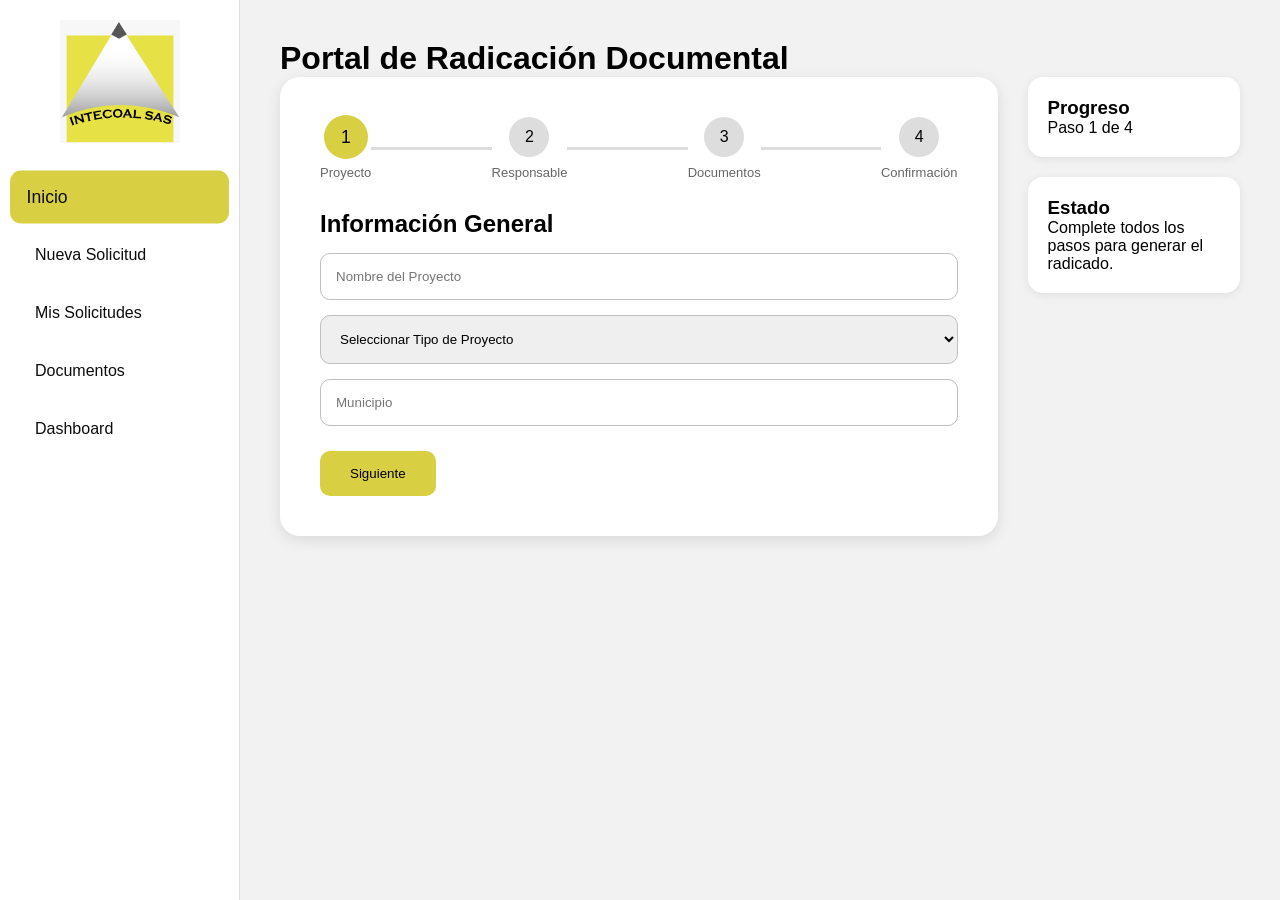
==== frontend/index.html @ 1bf866b3 "agregar formulario multipaso, dashboard visual y generación de radicados" ====
<!DOCTYPE html>
<html lang="es">

<head>

    <meta charset="UTF-8">

    <meta name="viewport"
          content="width=device-width, initial-scale=1.0">

    <title>Portal INTECOAL</title>

    <link rel="stylesheet"
          href="css/styles.css">

</head>

<body>

    <div class="container">

        <aside class="sidebar">

            <div class="logo">

                <img src="assets/logo.png"
                     alt="INTECOAL">

            </div>

            <nav>

                <a href="#" class="active">
                    Inicio
                </a>

                <a href="#">
                    Nueva Solicitud
                </a>

                <a href="#">
                    Mis Solicitudes
                </a>

                <a href="#">
                    Documentos
                </a>

                <a href="#">
                    Dashboard
                </a>

            </nav>

        </aside>

        <main class="content">

            <header>

                

                <h1>
                    Portal de Radicación Documental
                </h1>

            </header>

            <div class="layout">

            <section class="card">

                <div class="steps">

                    <div class="step-container">

                        <div class="step active" id="circle1">1</div>
                        <span>Proyecto</span>

                    </div>

                    <div class="line"></div>

                    <div class="step-container">

                        <div class="step" id="circle2">2</div>
                        <span>Responsable</span>

                    </div>

                    <div class="line"></div>

                    <div class="step-container">

                        <div class="step" id="circle3">3</div>
                        <span>Documentos</span>

                    </div>

                    <div class="line"></div>

                    <div class="step-container">

                        <div class="step" id="circle4">4</div>
                        <span>Confirmación</span>

                    </div>

                </div>

                <!-- PASO 1 -->
                <div class="form-step active-step" id="step1">

                    <h2>Información General</h2>

                    <input type="text"
                        id="nombreProyecto"
                        placeholder="Nombre del Proyecto">

                    <select id="tipoProyecto">

                        <option>Seleccionar Tipo de Proyecto</option>

                        <option>Redes MT</option>
                        <option>Redes BT</option>
                        <option>Alumbrado Público</option>
                        <option>Subestación</option>

                    </select>

                    <input type="text"
                        id="municipio"
                        placeholder="Municipio">

                    <button onclick="nextStep(1)">
                        Siguiente
                    </button>

                </div>

                <!-- PASO 2 -->
                <div class="form-step" id="step2">

                    <h2>Responsable</h2>

                    <input type="text"
                        id="responsable"
                        placeholder="Nombre Responsable">

                    <input type="email"
                        id="correo"
                        placeholder="Correo">

                    <input type="text"
                        id="telefono"
                        placeholder="Teléfono">

                    <div class="buttons">

                        <button onclick="prevStep(2)">
                            Atrás
                        </button>

                        <button onclick="nextStep(2)">
                            Siguiente
                        </button>

                    </div>

                </div>

                <!-- PASO 3 -->
                <div class="form-step" id="step3">

                    <h2>Documentación del Proyecto</h2>

                    <p class="subtitle">
                        Adjunte los certificados y documentos requeridos.
                    </p>

                    <div class="documents-grid">

                        <div class="document-card">

                            <h4>Transformadores ABB</h4>

                            <p>
                                Certificado técnico del equipo.
                            </p>

                            <input type="file">

                        </div>

                        <div class="document-card">

                            <h4>Pararrayos xxx</h4>

                            <p>
                                Certificado de conformidad.
                            </p>

                            <input type="file">

                        </div>

                        <div class="document-card">

                            <h4>Conductores xxxx</h4>

                            <p>
                                Certificado del fabricante.
                            </p>

                            <input type="file">

                        </div>

                        <div class="document-card add-document">

                            <h4>+ Agregar Documento</h4>

                            <p>
                                Documento adicional del proyecto.
                            </p>

                        </div>

                    </div>

                    <div class="buttons">

                        <button onclick="prevStep(3)">
                            Atrás
                        </button>

                        <button onclick="nextStep(3)">
                            Siguiente
                        </button>

                    </div>

                </div>

                <!-- PASO 4 -->
                <div class="form-step" id="step4">

                    <h2>Confirmación</h2>

                    <div id="resumenSolicitud"
                        class="summary-card">

                    </div>

                    <p> 
                        <br>
                        Revise la información antes de generar el radicado.
                    </p>

                    <div id="resultadoRadicado">

                    </div>

                    <div class="buttons">

                        <button onclick="prevStep(4)">
                            Atrás
                        </button>

                        <button onclick="generarRadicado()">
                            Generar Radicado
                        </button>

                    </div>

                </div>

            </section>

            <aside class="info-panel">

                <div class="info-card">

                    <h3>
                        Progreso
                    </h3>

                    <div id="progressText">
                        Paso 1 de 4
                    </div>

                </div>

                <div class="info-card">

                    <h3>
                        Estado
                    </h3>

                    <p>
                        Complete todos los pasos para generar el radicado.
                    </p>

                </div>

            </aside>

            </div>

        </main>

    </div>

    <script src="js/app.js"></script>

</body>

</html>
---- frontend/css/styles.css ----
:root {

    --primary: #D9CF43;
    --secondary: #BFBA6B;
    --background: #F2F2F2;
    --border: #BFBFBF;
    --text: #0D0D0D;

}

* {

    margin: 0;
    padding: 0;
    box-sizing: border-box;

}

body {

    font-family: Arial, sans-serif;
    background: var(--background);

}

.container {

    display: flex;
    min-height: 100vh;

}

.sidebar {

    width: 240px;
    background: white;
    border-right: 1px solid #ddd;
    padding: 20px;

}

.logo img {

    width: 120px;
    display: block;
    margin: auto;

}

nav {

    margin-top: 30px;

}

nav a {

    display: block;
    padding: 15px;
    text-decoration: none;
    color: var(--text);
    border-radius: 10px;
    margin-bottom: 10px;

}

nav a.active {

    background: var(--primary);

}

.content {

    flex: 1;
    padding: 40px;

}

.card {

    background: white;
    padding: 40px;
    border-radius: 20px;
    box-shadow: 0 4px 15px rgba(0,0,0,.1);

}

.steps {

    display: flex;
    align-items: center;
    margin-bottom: 30px;

}

.step {

    width: 40px;
    height: 40px;
    border-radius: 50%;
    background: #ddd;

    display: flex;
    align-items: center;
    justify-content: center;

}

.step.active {

    background: var(--primary);

}

.line {

    flex: 1;
    height: 3px;
    background: #ddd;

}

input,
select {

    width: 100%;
    padding: 15px;
    margin-top: 15px;
    border-radius: 10px;
    border: 1px solid var(--border);

}

button {

    margin-top: 25px;

    background: var(--primary);

    border: none;

    padding: 15px 30px;

    border-radius: 10px;

    cursor: pointer;

}

.form-step {

    display: none;

}

.active-step {

    display: block;

}

.buttons {

    display: flex;
    justify-content: space-between;
    margin-top: 20px;

}

.step-container {

    display: flex;
    flex-direction: column;
    align-items: center;
    gap: 8px;

}

.step-container span {

    font-size: 13px;
    color: #666;

}

.step {

    transition: .3s;

}

.active {

    background: var(--primary);
    transform: scale(1.1);

}

.form-step {

    display: none;
    animation: fade .4s ease;

}

.active-step {

    display: block;

}

@keyframes fade {

    from {

        opacity: 0;
        transform: translateY(20px);

    }

    to {

        opacity: 1;
        transform: translateY(0);

    }

}

.layout {

    display: flex;
    gap: 30px;

}

.card {

    flex: 3;

}

.info-panel {

    flex: 1;

}

.info-card {

    background: white;
    padding: 20px;
    border-radius: 15px;
    margin-bottom: 20px;
    box-shadow: 0 2px 10px rgba(0,0,0,.08);

}

.subtitle {

    color: #666;
    margin-bottom: 20px;

}

.documents-grid {

    display: grid;

    grid-template-columns:
        repeat(auto-fit, minmax(250px,1fr));

    gap: 20px;

}

.document-card {

    background: #fff;

    border: 1px solid #e0e0e0;

    border-radius: 15px;

    padding: 20px;

    transition: .3s;

}

.document-card:hover {

    transform: translateY(-5px);

    box-shadow: 0 8px 20px rgba(0,0,0,.1);

}

.document-card h4 {

    margin-bottom: 10px;

}

.document-card p {

    color: #666;

    margin-bottom: 15px;

}

.document-card input {

    margin-top: 10px;

}

.add-document {

    cursor: pointer;

    border: 2px dashed var(--primary);

    text-align: center;

}

#resultadoRadicado {

    margin-top: 20px;

    padding: 20px;

    border-radius: 15px;

    background: #f5f5f5;

}

.success {

    background: #eaf8e8;

    border-left: 5px solid green;

}

.summary-card {

    background: white;

    border: 1px solid #e0e0e0;

    border-radius: 15px;

    padding: 20px;

    margin-top: 20px;

}

.summary-item {

    margin-bottom: 15px;

}

.summary-item strong {

    color: var(--text);

}
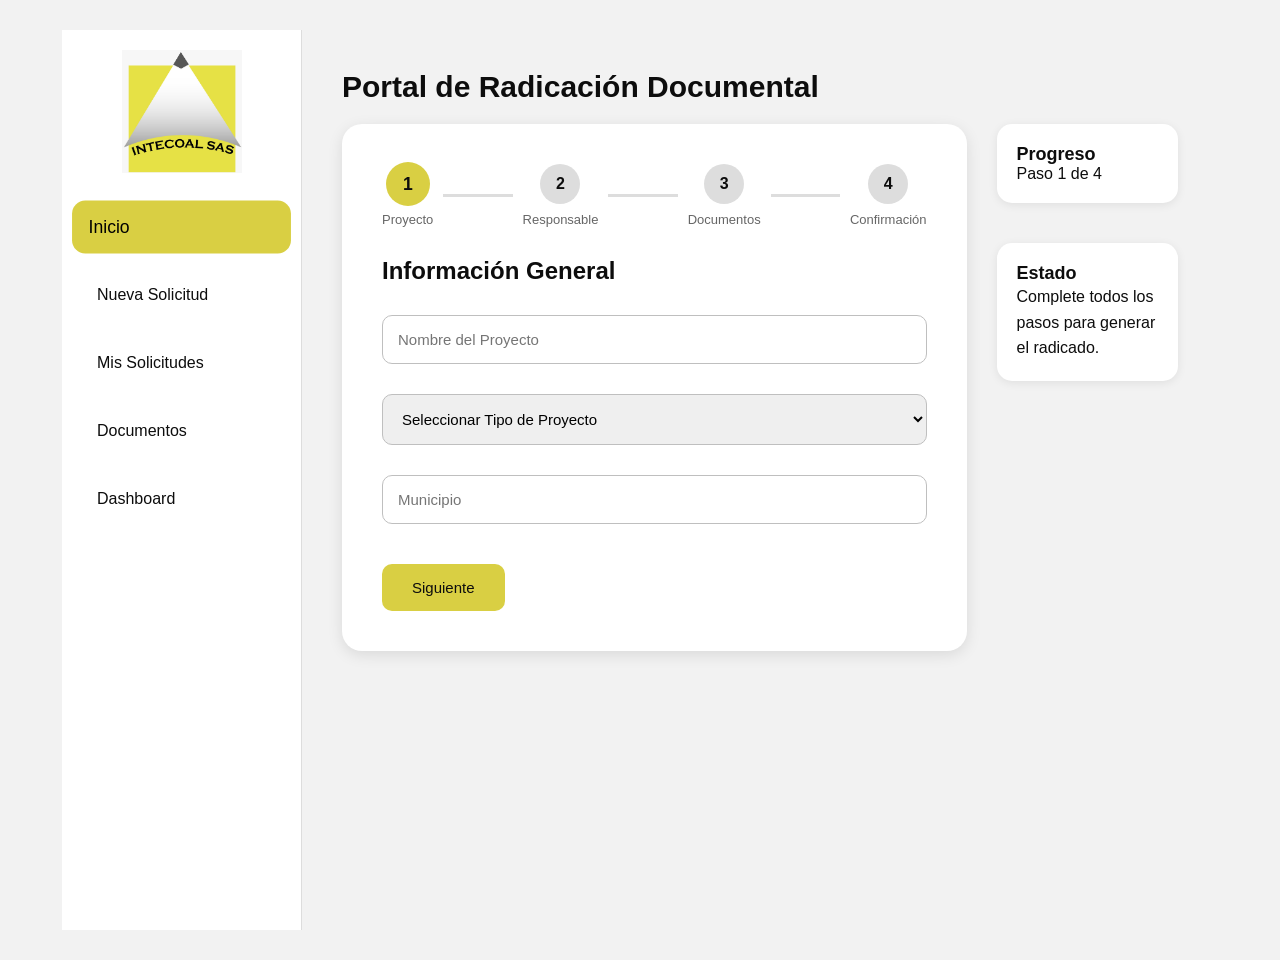
==== commit 5c6ea378: "reorganizaciona" ====
--- a/frontend/index.html
+++ b/frontend/index.html
@@ -9,9 +9,12 @@
           content="width=device-width, initial-scale=1.0">
 
     <title>Portal INTECOAL</title>
-
-    <link rel="stylesheet"
-          href="css/styles.css">
+    <link rel="icon" href="data:,">
+
+    <link rel="stylesheet" href="css/variables.css">
+    <link rel="stylesheet" href="css/global.css">
+    <link rel="stylesheet" href="css/components.css">
+    <link rel="stylesheet" href="css/styles.css">
 
 </head>
 
@@ -121,11 +124,6 @@
 
                         <option>Seleccionar Tipo de Proyecto</option>
 
-                        <option>Redes MT</option>
-                        <option>Redes BT</option>
-                        <option>Alumbrado Público</option>
-                        <option>Subestación</option>
-
                     </select>
 
                     <input type="text"
@@ -180,49 +178,9 @@
 
                     <div class="documents-grid">
 
-                        <div class="document-card">
-
-                            <h4>Transformadores ABB</h4>
-
-                            <p>
-                                Certificado técnico del equipo.
-                            </p>
-
-                            <input type="file">
-
-                        </div>
-
-                        <div class="document-card">
-
-                            <h4>Pararrayos xxx</h4>
-
-                            <p>
-                                Certificado de conformidad.
-                            </p>
-
-                            <input type="file">
-
-                        </div>
-
-                        <div class="document-card">
-
-                            <h4>Conductores xxxx</h4>
-
-                            <p>
-                                Certificado del fabricante.
-                            </p>
-
-                            <input type="file">
-
-                        </div>
-
-                        <div class="document-card add-document">
-
-                            <h4>+ Agregar Documento</h4>
-
-                            <p>
-                                Documento adicional del proyecto.
-                            </p>
+                        <div
+                            id="contenedorDocumentos"
+                            class="documents-grid">
 
                         </div>
 
--- a/frontend/css/variables.css
+++ b/frontend/css/variables.css
@@ -0,0 +1,59 @@
+/* =====================================================
+   VARIABLES GLOBALES - PORTAL DE RADICACIÓN INTECOAL
+===================================================== */
+
+:root{
+
+    /* ==========================
+       COLORES CORPORATIVOS
+    ========================== */
+
+    --color-primary: #D9CF43;
+    --color-primary-dark: #BFBA6B;
+
+    --color-background: #F2F2F2;
+    --color-border: #BFBFBF;
+
+    --color-text: #0D0D0D;
+
+    --color-white: #FFFFFF;
+
+    /* ==========================
+       ESTADOS
+    ========================== */
+
+    --color-success: #BFBA6B;
+
+    --color-warning: #D9CF43;
+
+    --color-pending: #BFBFBF;
+
+    --color-danger: #0D0D0D;
+
+    /* ==========================
+       SOMBRAS
+    ========================== */
+
+    --shadow-sm: 0 2px 6px rgba(0,0,0,.08);
+
+    --shadow-md: 0 6px 18px rgba(0,0,0,.10);
+
+    --shadow-lg: 0 10px 25px rgba(0,0,0,.15);
+
+    /* ==========================
+       BORDES
+    ========================== */
+
+    --radius-sm:8px;
+
+    --radius-md:12px;
+
+    --radius-lg:18px;
+
+    /* ==========================
+       TRANSICIONES
+    ========================== */
+
+    --transition:.25s ease;
+
+}
--- a/frontend/css/global.css
+++ b/frontend/css/global.css
@@ -0,0 +1,149 @@
+/* =====================================================
+                ESTILOS GLOBALES
+===================================================== */
+
+*{
+
+    margin:0;
+
+    padding:0;
+
+    box-sizing:border-box;
+
+}
+
+body{
+
+    font-family:Segoe UI,Arial,sans-serif;
+
+    background:var(--color-background);
+
+    color:var(--color-text);
+
+}
+
+/* ============================= */
+
+h1{
+
+    font-size:30px;
+
+    margin-bottom:20px;
+
+}
+
+h2{
+
+    font-size:24px;
+
+    margin-bottom:15px;
+
+}
+
+h3{
+
+    font-size:18px;
+
+}
+
+/* ============================= */
+
+p{
+
+    line-height:1.6;
+
+}
+
+/* ============================= */
+
+a{
+
+    text-decoration:none;
+
+    color:inherit;
+
+}
+
+/* ============================= */
+
+input,
+select,
+textarea{
+
+    width:100%;
+
+    padding:12px;
+
+    border:1px solid var(--color-border);
+
+    border-radius:var(--radius-md);
+
+    margin-top:8px;
+
+    margin-bottom:15px;
+
+    font-size:15px;
+
+    transition:var(--transition);
+
+    outline:none;
+
+}
+
+input:focus,
+select:focus,
+textarea:focus{
+
+    border-color:var(--color-primary);
+
+}
+
+/* ============================= */
+
+button{
+
+    background:var(--color-primary);
+
+    color:var(--color-text);
+
+    border:none;
+
+    padding:12px 24px;
+
+    border-radius:var(--radius-md);
+
+    cursor:pointer;
+
+    font-size:15px;
+
+    transition:var(--transition);
+
+}
+
+button:hover{
+
+    background:var(--color-primary-dark);
+
+}
+
+button:disabled{
+
+    opacity:.5;
+
+    cursor:not-allowed;
+
+}
+
+/* ============================= */
+
+.container{
+
+    width:95%;
+
+    max-width:1400px;
+
+    margin:auto;
+
+    padding:30px;
+
+}
--- a/frontend/css/components.css
+++ b/frontend/css/components.css
@@ -0,0 +1,289 @@
+/* =====================================================
+                TARJETAS
+===================================================== */
+
+.card{
+
+    background:white;
+
+    border-radius:var(--radius-lg);
+
+    box-shadow:var(--shadow-md);
+
+    padding:25px;
+
+}
+
+/* =====================================================
+                SIDEBAR
+===================================================== */
+
+.sidebar{
+
+    width:260px;
+
+    min-height:100vh;
+
+    background:var(--color-danger);
+
+    color:white;
+
+    padding:30px;
+
+}
+
+.sidebar img{
+
+    width:160px;
+
+    display:block;
+
+    margin:auto;
+
+    margin-bottom:40px;
+
+}
+
+.sidebar nav{
+
+    display:flex;
+
+    flex-direction:column;
+
+    gap:10px;
+
+}
+
+.sidebar a{
+
+    padding:15px;
+
+    border-radius:var(--radius-md);
+
+    transition:var(--transition);
+
+}
+
+.sidebar a:hover{
+
+    background:#222;
+
+}
+
+.sidebar a.active{
+
+    background:var(--color-primary);
+
+    color:black;
+
+}
+
+/* =====================================================
+                STEPPER
+===================================================== */
+
+.steps{
+
+    display:flex;
+
+    justify-content:space-between;
+
+    align-items:center;
+
+    margin-bottom:40px;
+
+}
+
+.step-container{
+
+    display:flex;
+
+    flex-direction:column;
+
+    align-items:center;
+
+    gap:8px;
+
+}
+
+.step{
+
+    width:45px;
+
+    height:45px;
+
+    border-radius:50%;
+
+    background:var(--color-pending);
+
+    display:flex;
+
+    justify-content:center;
+
+    align-items:center;
+
+    font-weight:bold;
+
+}
+
+.step.active{
+
+    background:var(--color-primary);
+
+}
+
+.line{
+
+    flex:1;
+
+    height:3px;
+
+    background:var(--color-border);
+
+    margin:0 10px;
+
+}
+
+/* =====================================================
+            TARJETAS DOCUMENTOS
+===================================================== */
+
+.document-card{
+
+    background:white;
+
+    border-radius:var(--radius-md);
+
+    border:1px solid var(--color-border);
+
+    padding:20px;
+
+    transition:var(--transition);
+
+}
+
+.document-card:hover{
+
+    transform:translateY(-4px);
+
+    box-shadow:var(--shadow-md);
+
+}
+
+.documents-grid{
+
+    display:grid;
+
+    grid-template-columns:repeat(auto-fill,minmax(260px,1fr));
+
+    gap:20px;
+
+}
+
+/* =====================================================
+            BOTONES
+===================================================== */
+
+.buttons{
+
+    display:flex;
+
+    justify-content:space-between;
+
+    margin-top:30px;
+
+}
+
+/* =====================================================
+            PANEL LATERAL
+===================================================== */
+
+.info-panel{
+
+    display:flex;
+
+    flex-direction:column;
+
+    gap:20px;
+
+}
+
+.info-card{
+
+    background:white;
+
+    padding:20px;
+
+    border-radius:var(--radius-md);
+
+    box-shadow:var(--shadow-sm);
+
+}
+
+/* =====================================================
+            RESUMEN
+===================================================== */
+
+.summary-card{
+
+    background:white;
+
+    border-radius:var(--radius-md);
+
+    padding:20px;
+
+    box-shadow:var(--shadow-sm);
+
+}
+
+.summary-item{
+
+    padding:12px 0;
+
+    border-bottom:1px solid #ececec;
+
+}
+
+/* =====================================================
+            BADGES
+===================================================== */
+
+.badge{
+
+    display:inline-block;
+
+    padding:8px 14px;
+
+    border-radius:20px;
+
+    font-size:14px;
+
+    font-weight:bold;
+
+}
+
+.badge-warning{
+
+    background:var(--color-warning);
+
+}
+
+.badge-success{
+
+    background:var(--color-success);
+
+}
+
+.badge-pending{
+
+    background:var(--color-pending);
+
+}
+
+.badge-danger{
+
+    background:var(--color-danger);
+
+    color:white;
+
+}
